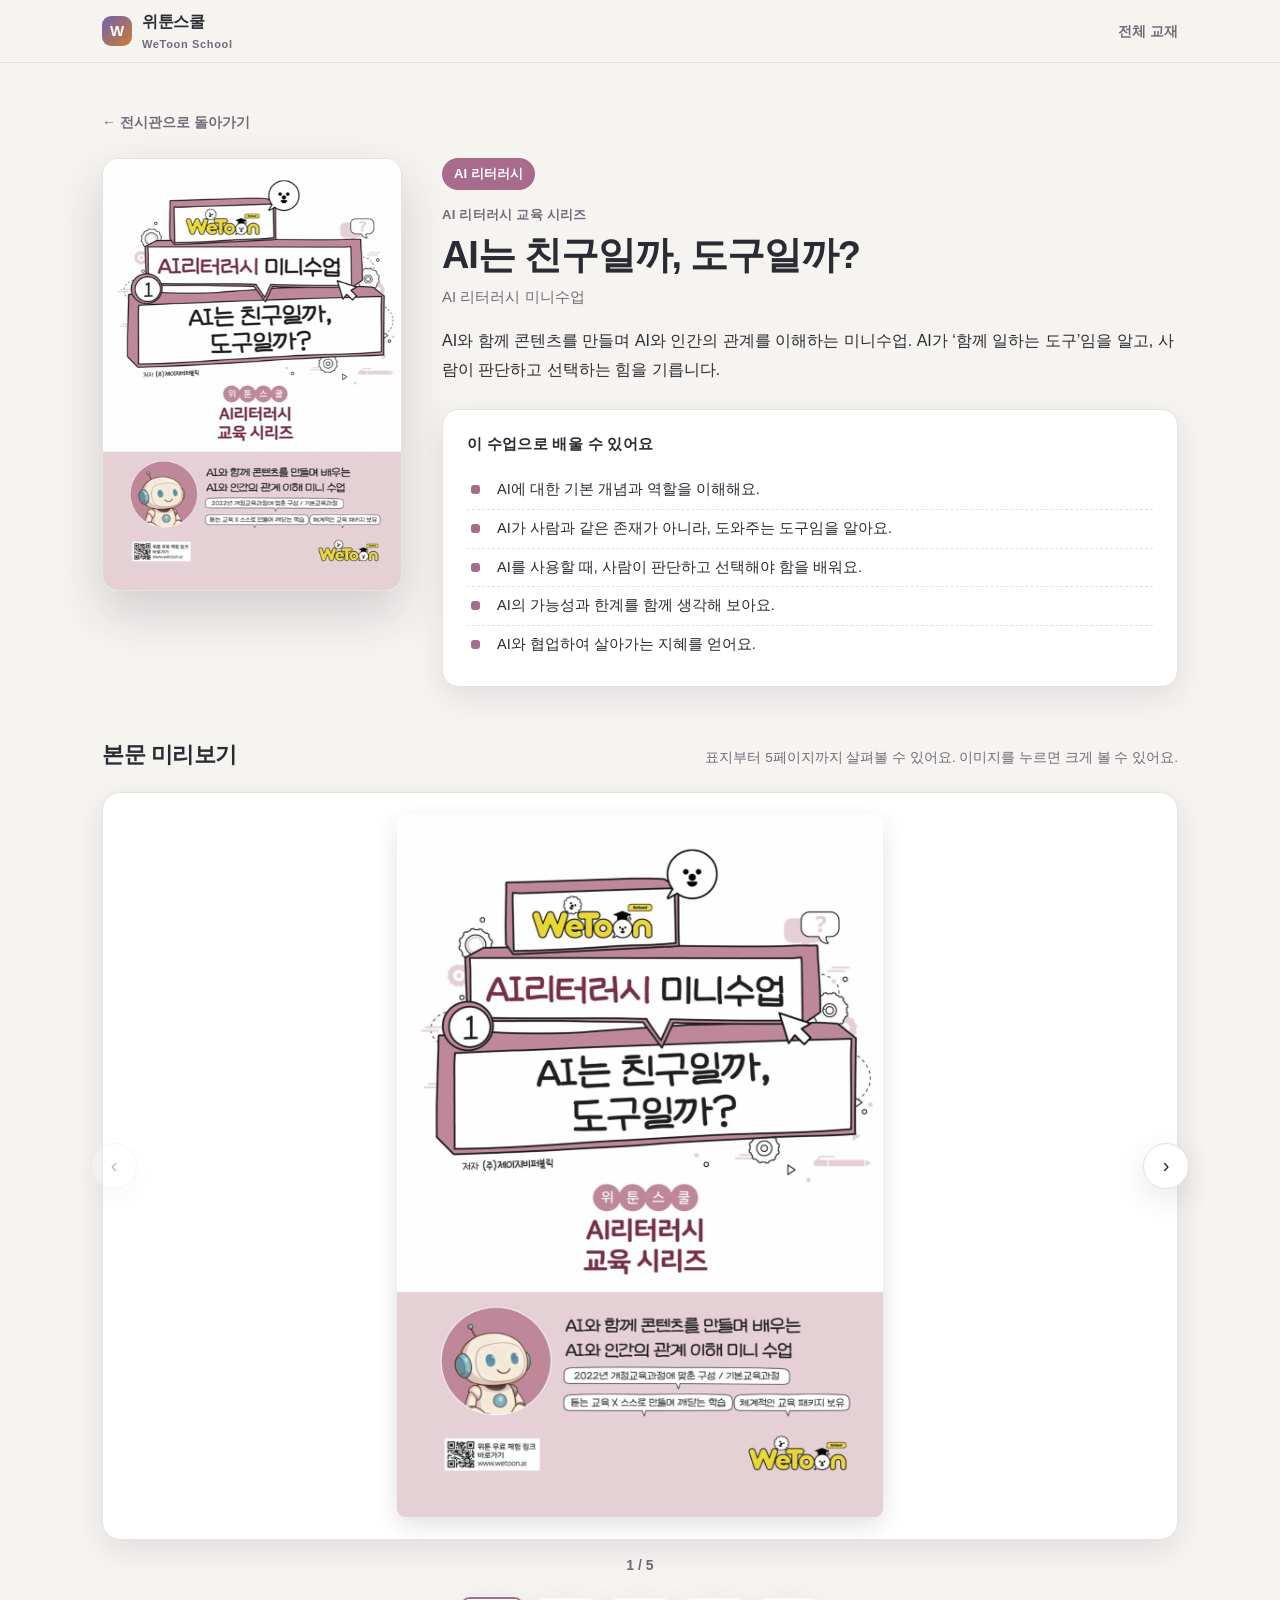
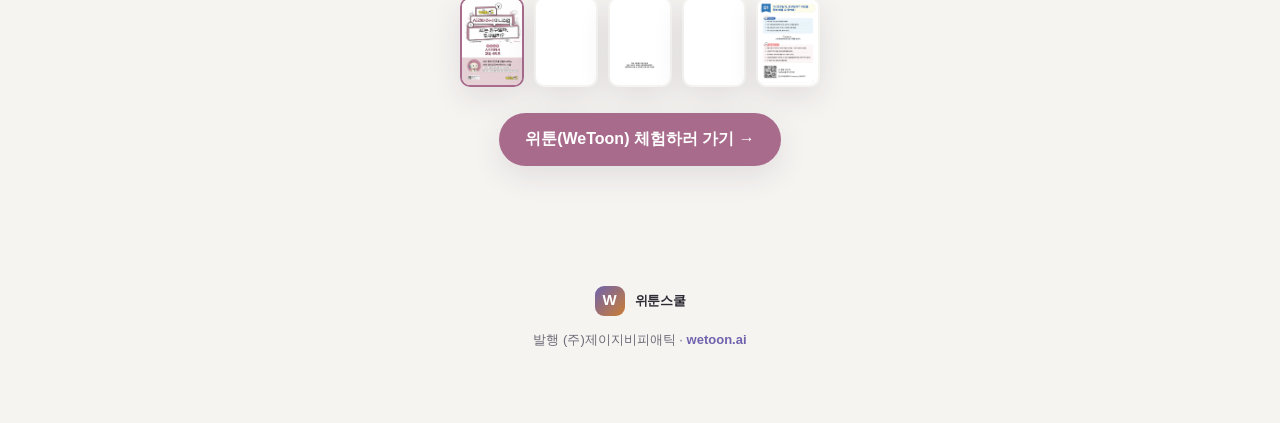
==== book.html @ 7a2e3e96 "위툰스쿨 교재 전시관: 갤러리 + 교재 4종 상세/미리보기 4권(AI리터러시·사회정서·안전교육·미디어리터러시) 표지와 본문 5페이지 미리보기를 제공하는 정적 웹 전시관. GitHu" ====
<!DOCTYPE html>
<html lang="ko">
<head>
<meta charset="UTF-8" />
<meta name="viewport" content="width=device-width, initial-scale=1.0" />
<title>교재 소개 | 위툰스쿨 교재 전시관</title>
<meta name="description" content="위툰스쿨 미니수업 교재 소개 및 본문 미리보기" />
<link rel="preconnect" href="https://cdn.jsdelivr.net" />
<link rel="stylesheet" href="https://cdn.jsdelivr.net/gh/orioncactus/pretendard@v1.3.9/dist/web/static/pretendard.css" />
<link rel="stylesheet" href="assets/css/style.css" />
</head>
<body>
<header class="topbar">
  <div class="wrap">
    <a class="logo" href="index.html">
      <span class="dot">W</span>
      <span>위툰스쿨<small>WeToon School</small></span>
    </a>
    <nav><a href="index.html#books">전체 교재</a></nav>
  </div>
</header>

<section class="detail-hero">
  <div class="wrap">
    <a class="back" href="index.html#books">← 전시관으로 돌아가기</a>
    <div class="detail-grid">
      <div class="cover-box">
        <img id="cover" src="" alt="교재 표지" />
      </div>
      <div class="detail-info">
        <span class="badge" id="badge"></span>
        <div class="series" id="series"></div>
        <h1 id="title"></h1>
        <p class="sub" id="subtitle"></p>
        <p class="lead" id="summary"></p>
        <div class="obj">
          <h4>이 수업으로 배울 수 있어요</h4>
          <ul id="objectives"></ul>
        </div>
      </div>
    </div>
  </div>
</section>

<section class="viewer-section">
  <div class="wrap">
    <div class="viewer-head">
      <h2>본문 미리보기</h2>
      <span class="hint">표지부터 5페이지까지 살펴볼 수 있어요. 이미지를 누르면 크게 볼 수 있어요.</span>
    </div>
    <div class="stage">
      <button class="navbtn prev" id="prev" aria-label="이전 페이지">‹</button>
      <img id="page" src="" alt="본문 페이지" />
      <button class="navbtn next" id="next" aria-label="다음 페이지">›</button>
    </div>
    <div class="counter"><span id="cur">1</span> / <span id="total">5</span></div>
    <div class="thumbs" id="thumbs"></div>
    <div class="cta">
      <a id="wetoon-link" href="#" target="_blank" rel="noopener">위툰(WeToon) 체험하러 가기 →</a>
    </div>
  </div>
</section>

<div class="lightbox" id="lightbox">
  <span class="close" id="lb-close">×</span>
  <img id="lb-img" src="" alt="확대 이미지" />
</div>

<footer>
  <div class="wrap">
    <div class="logo"><span class="dot">W</span><span>위툰스쿨</span></div>
    <p id="foot"></p>
  </div>
</footer>

<script src="assets/js/data.js"></script>
<script src="assets/js/book.js"></script>
</body>
</html>
---- assets/css/style.css ----
:root{
  --bg:#f6f4f1;
  --ink:#2c2a33;
  --muted:#6f6b78;
  --line:#e7e2db;
  --card:#ffffff;
  --brand:#3b3550;
  --shadow:0 10px 30px rgba(40,34,55,.10);
  --shadow-lg:0 22px 50px rgba(40,34,55,.18);
  --radius:18px;
  --max:1120px;
}
*{box-sizing:border-box}
html{scroll-behavior:smooth}
body{
  margin:0;
  font-family:"Pretendard","Apple SD Gothic Neo","Noto Sans KR",-apple-system,BlinkMacSystemFont,"Segoe UI",sans-serif;
  color:var(--ink);
  background:var(--bg);
  line-height:1.65;
  -webkit-font-smoothing:antialiased;
}
a{color:inherit;text-decoration:none}
img{display:block;max-width:100%}
.wrap{max-width:var(--max);margin:0 auto;padding:0 22px}

/* ===== top bar ===== */
.topbar{
  position:sticky;top:0;z-index:50;
  background:rgba(246,244,241,.85);
  backdrop-filter:saturate(160%) blur(10px);
  border-bottom:1px solid var(--line);
}
.topbar .wrap{display:flex;align-items:center;justify-content:space-between;height:62px}
.logo{display:flex;align-items:center;gap:10px;font-weight:800;letter-spacing:-.02em}
.logo .dot{width:30px;height:30px;border-radius:9px;background:linear-gradient(135deg,#6f63ad,#cc7e34);display:grid;place-items:center;color:#fff;font-size:15px}
.logo small{display:block;font-weight:600;font-size:11px;color:var(--muted);letter-spacing:.06em}
.topbar nav a{color:var(--muted);font-weight:600;font-size:14px;margin-left:18px}
.topbar nav a:hover{color:var(--ink)}

/* ===== hero ===== */
.hero{position:relative;overflow:hidden;padding:74px 0 58px;text-align:center}
.hero:before{
  content:"";position:absolute;inset:0;z-index:-1;
  background:
    radial-gradient(60% 80% at 18% 0%,rgba(168,107,140,.18),transparent 60%),
    radial-gradient(55% 75% at 85% 10%,rgba(79,138,99,.16),transparent 60%),
    radial-gradient(50% 70% at 50% 100%,rgba(111,99,173,.14),transparent 60%);
}
.eyebrow{display:inline-block;font-size:13px;font-weight:700;letter-spacing:.14em;color:#cc7e34;background:#fff;border:1px solid var(--line);padding:7px 16px;border-radius:999px;margin-bottom:20px}
.hero h1{font-size:clamp(30px,5vw,50px);line-height:1.2;margin:0 0 16px;letter-spacing:-.03em;font-weight:800}
.hero p{max-width:680px;margin:0 auto;color:var(--muted);font-size:clamp(15px,2vw,17px)}
.hero .meta{margin-top:22px;font-size:13px;color:var(--muted)}
.hero .meta b{color:var(--ink)}

/* ===== section ===== */
.section{padding:54px 0 80px}
.section-head{text-align:center;margin-bottom:38px}
.section-head h2{font-size:26px;margin:0 0 8px;letter-spacing:-.02em}
.section-head p{margin:0;color:var(--muted)}

/* ===== book grid ===== */
.grid{display:grid;grid-template-columns:repeat(4,1fr);gap:26px}
@media(max-width:920px){.grid{grid-template-columns:repeat(2,1fr)}}
@media(max-width:520px){.grid{grid-template-columns:1fr}}

.card{
  background:var(--card);border:1px solid var(--line);border-radius:var(--radius);
  overflow:hidden;box-shadow:var(--shadow);
  transition:transform .25s ease,box-shadow .25s ease;
  display:flex;flex-direction:column;
}
.card:hover{transform:translateY(-8px);box-shadow:var(--shadow-lg)}
.card .thumb{position:relative;aspect-ratio:210/297;overflow:hidden;background:#eee}
.card .thumb img{width:100%;height:100%;object-fit:cover;transition:transform .4s ease}
.card:hover .thumb img{transform:scale(1.04)}
.card .badge{position:absolute;top:12px;left:12px;color:#fff;font-weight:800;font-size:13px;padding:5px 11px;border-radius:999px;box-shadow:0 4px 12px rgba(0,0,0,.18)}
.card .body{padding:18px 18px 20px}
.card .cat{font-size:12px;font-weight:700;letter-spacing:.02em}
.card .body h3{margin:6px 0 8px;font-size:18px;line-height:1.35;letter-spacing:-.02em}
.card .body p{margin:0;color:var(--muted);font-size:13.5px;display:-webkit-box;-webkit-line-clamp:3;-webkit-box-orient:vertical;overflow:hidden}
.card .more{margin-top:14px;font-size:13px;font-weight:700;display:inline-flex;align-items:center;gap:6px}
.card .more .arrow{transition:transform .2s ease}
.card:hover .more .arrow{transform:translateX(4px)}

/* ===== feature strip ===== */
.features{background:#fff;border-top:1px solid var(--line);border-bottom:1px solid var(--line)}
.features .wrap{display:grid;grid-template-columns:repeat(5,1fr);gap:18px;padding:40px 22px}
@media(max-width:920px){.features .wrap{grid-template-columns:repeat(2,1fr)}}
@media(max-width:520px){.features .wrap{grid-template-columns:1fr}}
.feat{font-size:14px;color:var(--muted);position:relative;padding-left:26px}
.feat:before{content:"✓";position:absolute;left:0;top:0;color:#4f8a63;font-weight:900}

/* ===== footer ===== */
footer{padding:40px 0 60px;text-align:center;color:var(--muted);font-size:13px}
footer .logo{justify-content:center;margin-bottom:12px;color:var(--ink)}
footer a{color:#6f63ad;font-weight:600}

/* ===== detail page ===== */
.detail-hero{padding:46px 0 30px}
.back{display:inline-flex;align-items:center;gap:7px;color:var(--muted);font-weight:600;font-size:14px;margin-bottom:24px}
.back:hover{color:var(--ink)}
.detail-grid{display:grid;grid-template-columns:300px 1fr;gap:40px;align-items:start}
@media(max-width:760px){.detail-grid{grid-template-columns:1fr;gap:26px}}
.cover-box{border-radius:16px;overflow:hidden;box-shadow:var(--shadow-lg);border:1px solid var(--line)}
.cover-box img{width:100%}
.detail-info .badge{display:inline-block;color:#fff;font-weight:800;font-size:13px;padding:5px 12px;border-radius:999px;margin-bottom:14px}
.detail-info .series{font-size:13px;font-weight:700;color:var(--muted);letter-spacing:.02em}
.detail-info h1{font-size:clamp(26px,4vw,38px);margin:8px 0 6px;letter-spacing:-.03em;line-height:1.2}
.detail-info .sub{color:var(--muted);font-size:15px;margin:0 0 18px}
.detail-info .lead{font-size:16px;line-height:1.8}
.obj{margin-top:24px;background:#fff;border:1px solid var(--line);border-radius:16px;padding:22px 24px;box-shadow:var(--shadow)}
.obj h4{margin:0 0 14px;font-size:15px;letter-spacing:.02em}
.obj ul{margin:0;padding:0;list-style:none}
.obj li{position:relative;padding:7px 0 7px 30px;font-size:14.5px;border-bottom:1px dashed var(--line)}
.obj li:last-child{border-bottom:0}
.obj li:before{content:"";position:absolute;left:4px;top:14px;width:9px;height:9px;border-radius:3px}

/* ===== viewer ===== */
.viewer-section{padding:20px 0 80px}
.viewer-head{display:flex;align-items:baseline;justify-content:space-between;margin-bottom:18px;flex-wrap:wrap;gap:8px}
.viewer-head h2{font-size:22px;margin:0;letter-spacing:-.02em}
.viewer-head .hint{color:var(--muted);font-size:13.5px}
.stage{position:relative;background:#fff;border:1px solid var(--line);border-radius:18px;box-shadow:var(--shadow);padding:22px;display:flex;align-items:center;justify-content:center;min-height:300px}
.stage img{max-height:78vh;width:auto;border-radius:8px;box-shadow:0 8px 24px rgba(0,0,0,.12);cursor:zoom-in}
.navbtn{
  position:absolute;top:50%;transform:translateY(-50%);
  width:46px;height:46px;border-radius:50%;border:1px solid var(--line);
  background:#fff;cursor:pointer;font-size:20px;color:var(--ink);
  box-shadow:var(--shadow);display:grid;place-items:center;transition:transform .15s ease}
.navbtn:hover{transform:translateY(-50%) scale(1.08)}
.navbtn:disabled{opacity:.3;cursor:default}
.navbtn.prev{left:-12px}
.navbtn.next{right:-12px}
.counter{text-align:center;margin-top:14px;font-weight:700;color:var(--muted);font-size:14px}
.thumbs{display:flex;gap:10px;justify-content:center;margin-top:20px;flex-wrap:wrap}
.thumbs button{padding:0;border:2px solid transparent;border-radius:10px;overflow:hidden;cursor:pointer;background:none;width:64px;aspect-ratio:210/297;box-shadow:var(--shadow)}
.thumbs img{width:100%;height:100%;object-fit:cover}
.thumbs button.active{border-color:var(--brand)}

/* lightbox */
.lightbox{position:fixed;inset:0;background:rgba(20,16,28,.92);z-index:100;display:none;align-items:center;justify-content:center;padding:24px}
.lightbox.open{display:flex}
.lightbox img{max-width:96vw;max-height:94vh;border-radius:8px}
.lightbox .close{position:absolute;top:18px;right:22px;color:#fff;font-size:34px;cursor:pointer;line-height:1}

.cta{margin-top:26px;text-align:center}
.cta a{display:inline-flex;align-items:center;gap:8px;background:var(--brand);color:#fff;font-weight:700;padding:13px 26px;border-radius:999px;box-shadow:var(--shadow)}
.cta a:hover{opacity:.92}
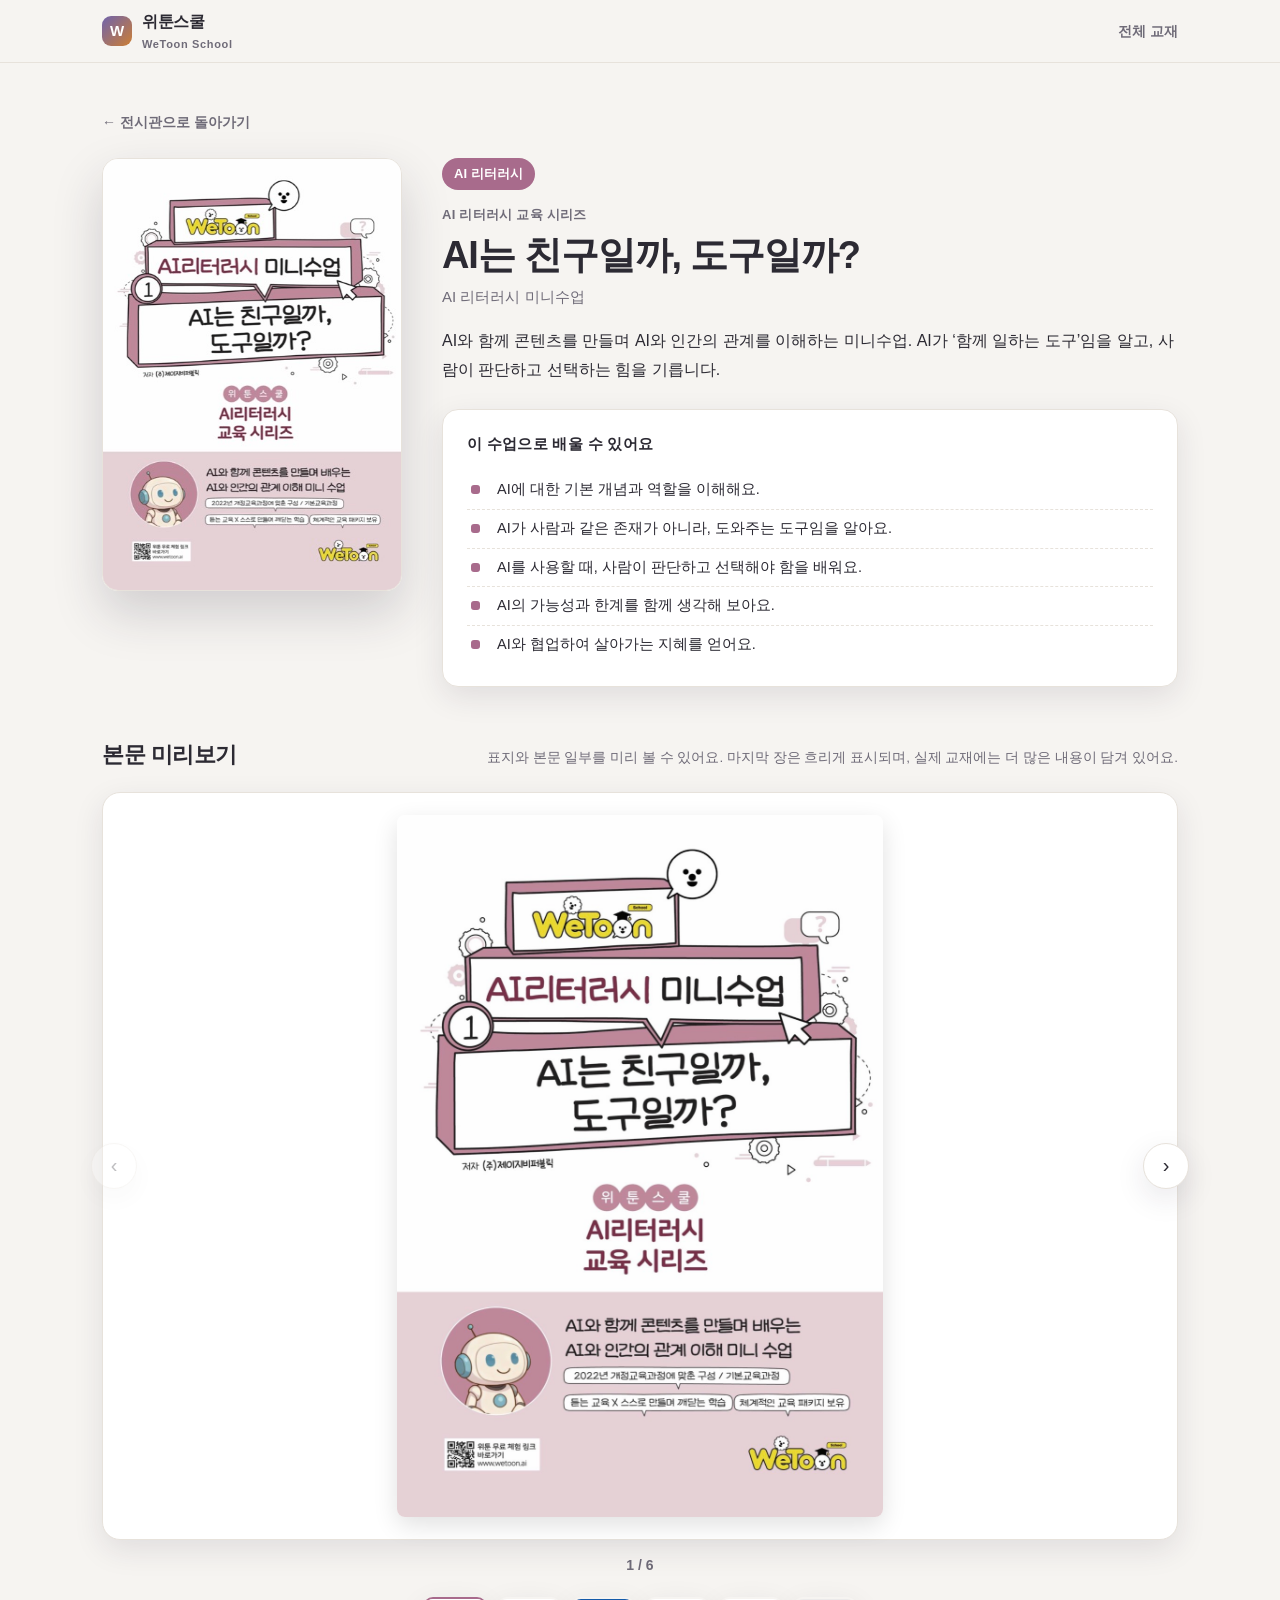
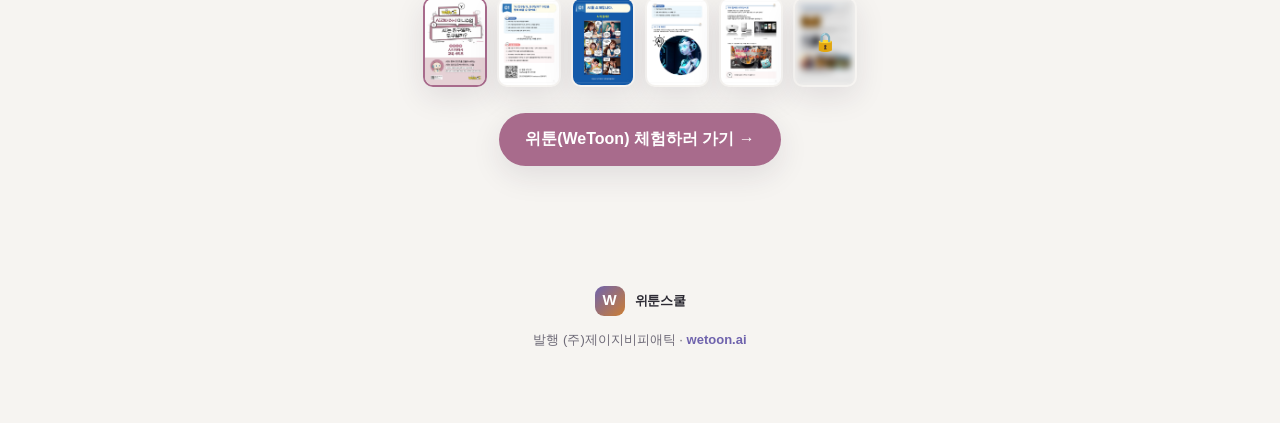
==== commit 1acb77b1: "미리보기 구성 변경: 빈 페이지 제외, 6장 + 마지막 장 블러 내용 없는 2,3,4쪽을 빼고 표지·학습목표·본문(6~9쪽) 총 6장으로 재구성. 마지막 장은 블러 처리 + 안내 " ====
--- a/book.html
+++ b/book.html
@@ -46,11 +46,20 @@
   <div class="wrap">
     <div class="viewer-head">
       <h2>본문 미리보기</h2>
-      <span class="hint">표지부터 5페이지까지 살펴볼 수 있어요. 이미지를 누르면 크게 볼 수 있어요.</span>
+      <span class="hint">표지와 본문 일부를 미리 볼 수 있어요. 마지막 장은 흐리게 표시되며, 실제 교재에는 더 많은 내용이 담겨 있어요.</span>
     </div>
-    <div class="stage">
+    <div class="stage" id="stage">
       <button class="navbtn prev" id="prev" aria-label="이전 페이지">‹</button>
-      <img id="page" src="" alt="본문 페이지" />
+      <div class="page-frame">
+        <img id="page" src="" alt="본문 페이지" />
+        <div class="blur-overlay" id="blur-overlay">
+          <div class="blur-card">
+            <span class="lock">🔒</span>
+            <strong>이어지는 내용이 더 있어요</strong>
+            <p>전체 교재에는 차시별 활동과 더 많은 본문이 담겨 있어요.</p>
+          </div>
+        </div>
+      </div>
       <button class="navbtn next" id="next" aria-label="다음 페이지">›</button>
     </div>
     <div class="counter"><span id="cur">1</span> / <span id="total">5</span></div>
--- a/assets/css/style.css
+++ b/assets/css/style.css
@@ -122,7 +122,17 @@
 .viewer-head h2{font-size:22px;margin:0;letter-spacing:-.02em}
 .viewer-head .hint{color:var(--muted);font-size:13.5px}
 .stage{position:relative;background:#fff;border:1px solid var(--line);border-radius:18px;box-shadow:var(--shadow);padding:22px;display:flex;align-items:center;justify-content:center;min-height:300px}
-.stage img{max-height:78vh;width:auto;border-radius:8px;box-shadow:0 8px 24px rgba(0,0,0,.12);cursor:zoom-in}
+.page-frame{position:relative;display:inline-block;line-height:0}
+.page-frame img{max-height:78vh;width:auto;border-radius:8px;box-shadow:0 8px 24px rgba(0,0,0,.12);cursor:zoom-in;transition:filter .3s ease}
+
+/* 블러 처리(마지막 장) */
+.blur-overlay{position:absolute;inset:0;display:none;align-items:center;justify-content:center;border-radius:8px;background:rgba(255,255,255,.18)}
+.stage.blurred .page-frame img{filter:blur(11px) saturate(.9);cursor:default}
+.stage.blurred .blur-overlay{display:flex}
+.blur-card{background:rgba(255,255,255,.94);border:1px solid var(--line);border-radius:16px;padding:24px 28px;text-align:center;max-width:80%;box-shadow:0 14px 36px rgba(40,34,55,.22)}
+.blur-card .lock{font-size:30px;display:block;margin-bottom:8px}
+.blur-card strong{display:block;font-size:17px;letter-spacing:-.02em;margin-bottom:6px}
+.blur-card p{margin:0;color:var(--muted);font-size:13.5px;line-height:1.6}
 .navbtn{
   position:absolute;top:50%;transform:translateY(-50%);
   width:46px;height:46px;border-radius:50%;border:1px solid var(--line);
@@ -137,6 +147,9 @@
 .thumbs button{padding:0;border:2px solid transparent;border-radius:10px;overflow:hidden;cursor:pointer;background:none;width:64px;aspect-ratio:210/297;box-shadow:var(--shadow)}
 .thumbs img{width:100%;height:100%;object-fit:cover}
 .thumbs button.active{border-color:var(--brand)}
+.thumbs button.locked{position:relative}
+.thumbs button.locked img{filter:blur(3px) brightness(.9)}
+.thumbs button.locked:after{content:"🔒";position:absolute;inset:0;display:grid;place-items:center;font-size:18px}
 
 /* lightbox */
 .lightbox{position:fixed;inset:0;background:rgba(20,16,28,.92);z-index:100;display:none;align-items:center;justify-content:center;padding:24px}
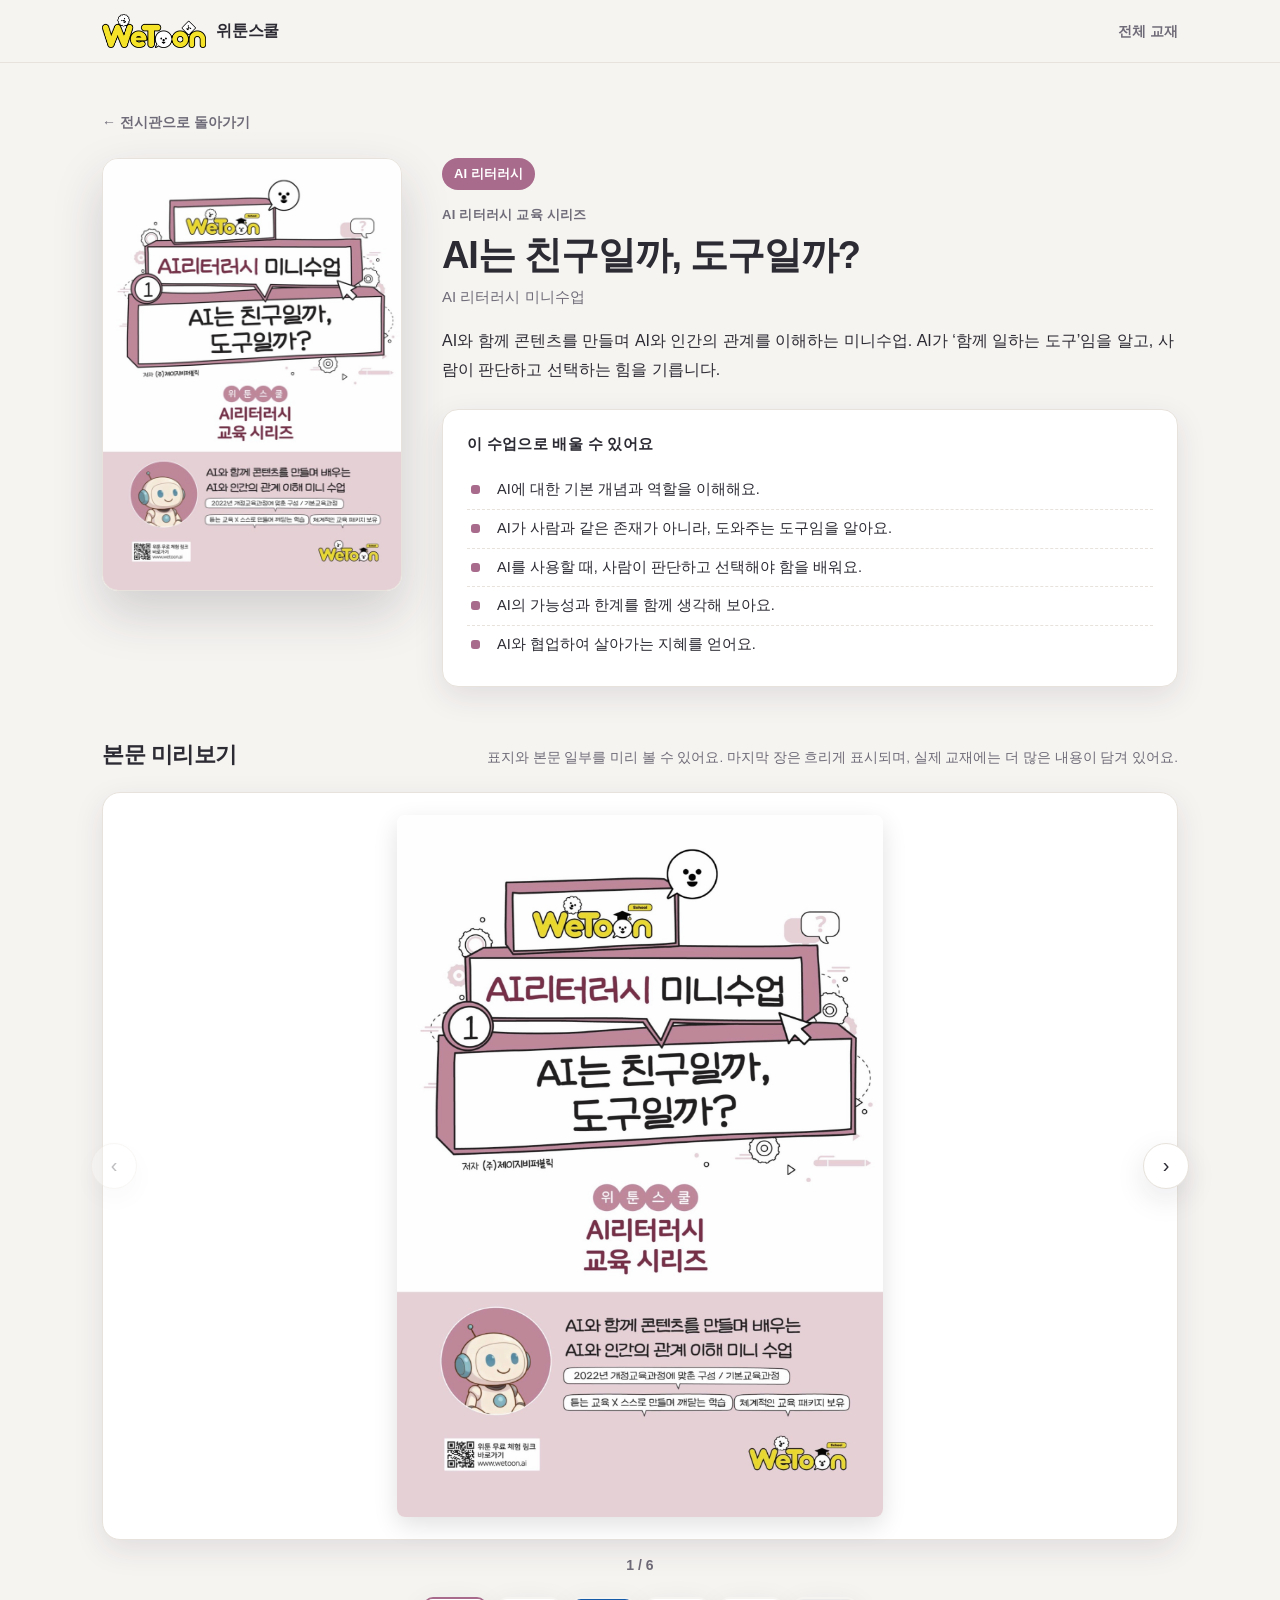
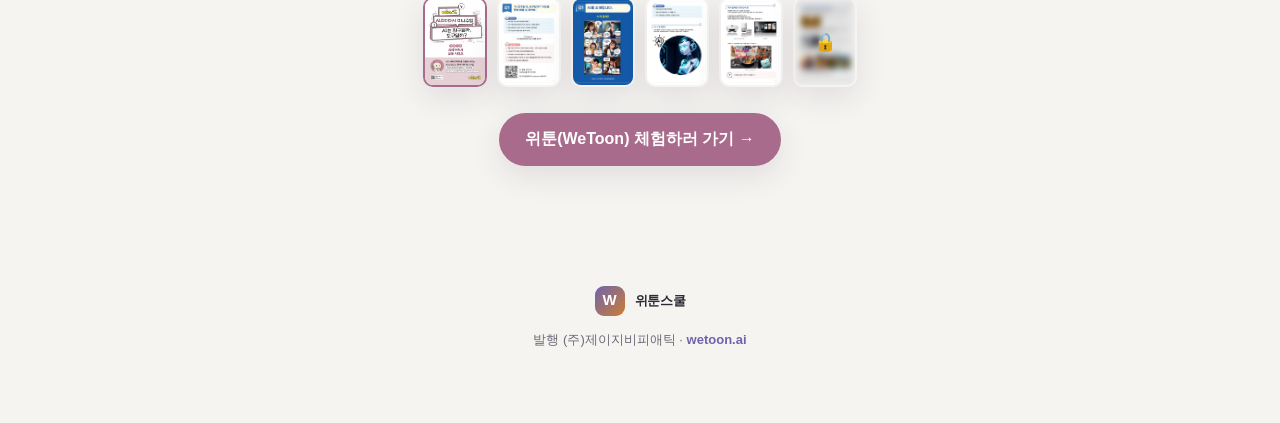
==== commit 24e6af69: "상단 네비게이션 로고를 WeToon 워드마크 이미지로 교체 기존 그라데이션 'W' 아이콘을 제공된 WeToon 로고(wetoon-logo.png)로 변경. 로고에 영문이 포함되어 " ====
--- a/book.html
+++ b/book.html
@@ -13,8 +13,8 @@
 <header class="topbar">
   <div class="wrap">
     <a class="logo" href="index.html">
-      <span class="dot">W</span>
-      <span>위툰스쿨<small>WeToon School</small></span>
+      <img class="logo-img" src="assets/images/wetoon-logo.png" alt="WeToon 로고" />
+      <span>위툰스쿨</span>
     </a>
     <nav><a href="index.html#books">전체 교재</a></nav>
   </div>
--- a/assets/css/style.css
+++ b/assets/css/style.css
@@ -33,6 +33,7 @@
 }
 .topbar .wrap{display:flex;align-items:center;justify-content:space-between;height:62px}
 .logo{display:flex;align-items:center;gap:10px;font-weight:800;letter-spacing:-.02em}
+.logo .logo-img{height:34px;width:auto;display:block}
 .logo .dot{width:30px;height:30px;border-radius:9px;background:linear-gradient(135deg,#6f63ad,#cc7e34);display:grid;place-items:center;color:#fff;font-size:15px}
 .logo small{display:block;font-weight:600;font-size:11px;color:var(--muted);letter-spacing:.06em}
 .topbar nav a{color:var(--muted);font-weight:600;font-size:14px;margin-left:18px}
@@ -134,7 +135,7 @@
 .blur-card strong{display:block;font-size:17px;letter-spacing:-.02em;margin-bottom:6px}
 .blur-card p{margin:0;color:var(--muted);font-size:13.5px;line-height:1.6}
 .navbtn{
-  position:absolute;top:50%;transform:translateY(-50%);
+  position:absolute;top:50%;transform:translateY(-50%);z-index:10;
   width:46px;height:46px;border-radius:50%;border:1px solid var(--line);
   background:#fff;cursor:pointer;font-size:20px;color:var(--ink);
   box-shadow:var(--shadow);display:grid;place-items:center;transition:transform .15s ease}
@@ -142,6 +143,12 @@
 .navbtn:disabled{opacity:.3;cursor:default}
 .navbtn.prev{left:-12px}
 .navbtn.next{right:-12px}
+@media(max-width:560px){
+  .stage{padding:14px}
+  .navbtn{width:40px;height:40px;font-size:18px}
+  .navbtn.prev{left:6px}
+  .navbtn.next{right:6px}
+}
 .counter{text-align:center;margin-top:14px;font-weight:700;color:var(--muted);font-size:14px}
 .thumbs{display:flex;gap:10px;justify-content:center;margin-top:20px;flex-wrap:wrap}
 .thumbs button{padding:0;border:2px solid transparent;border-radius:10px;overflow:hidden;cursor:pointer;background:none;width:64px;aspect-ratio:210/297;box-shadow:var(--shadow)}
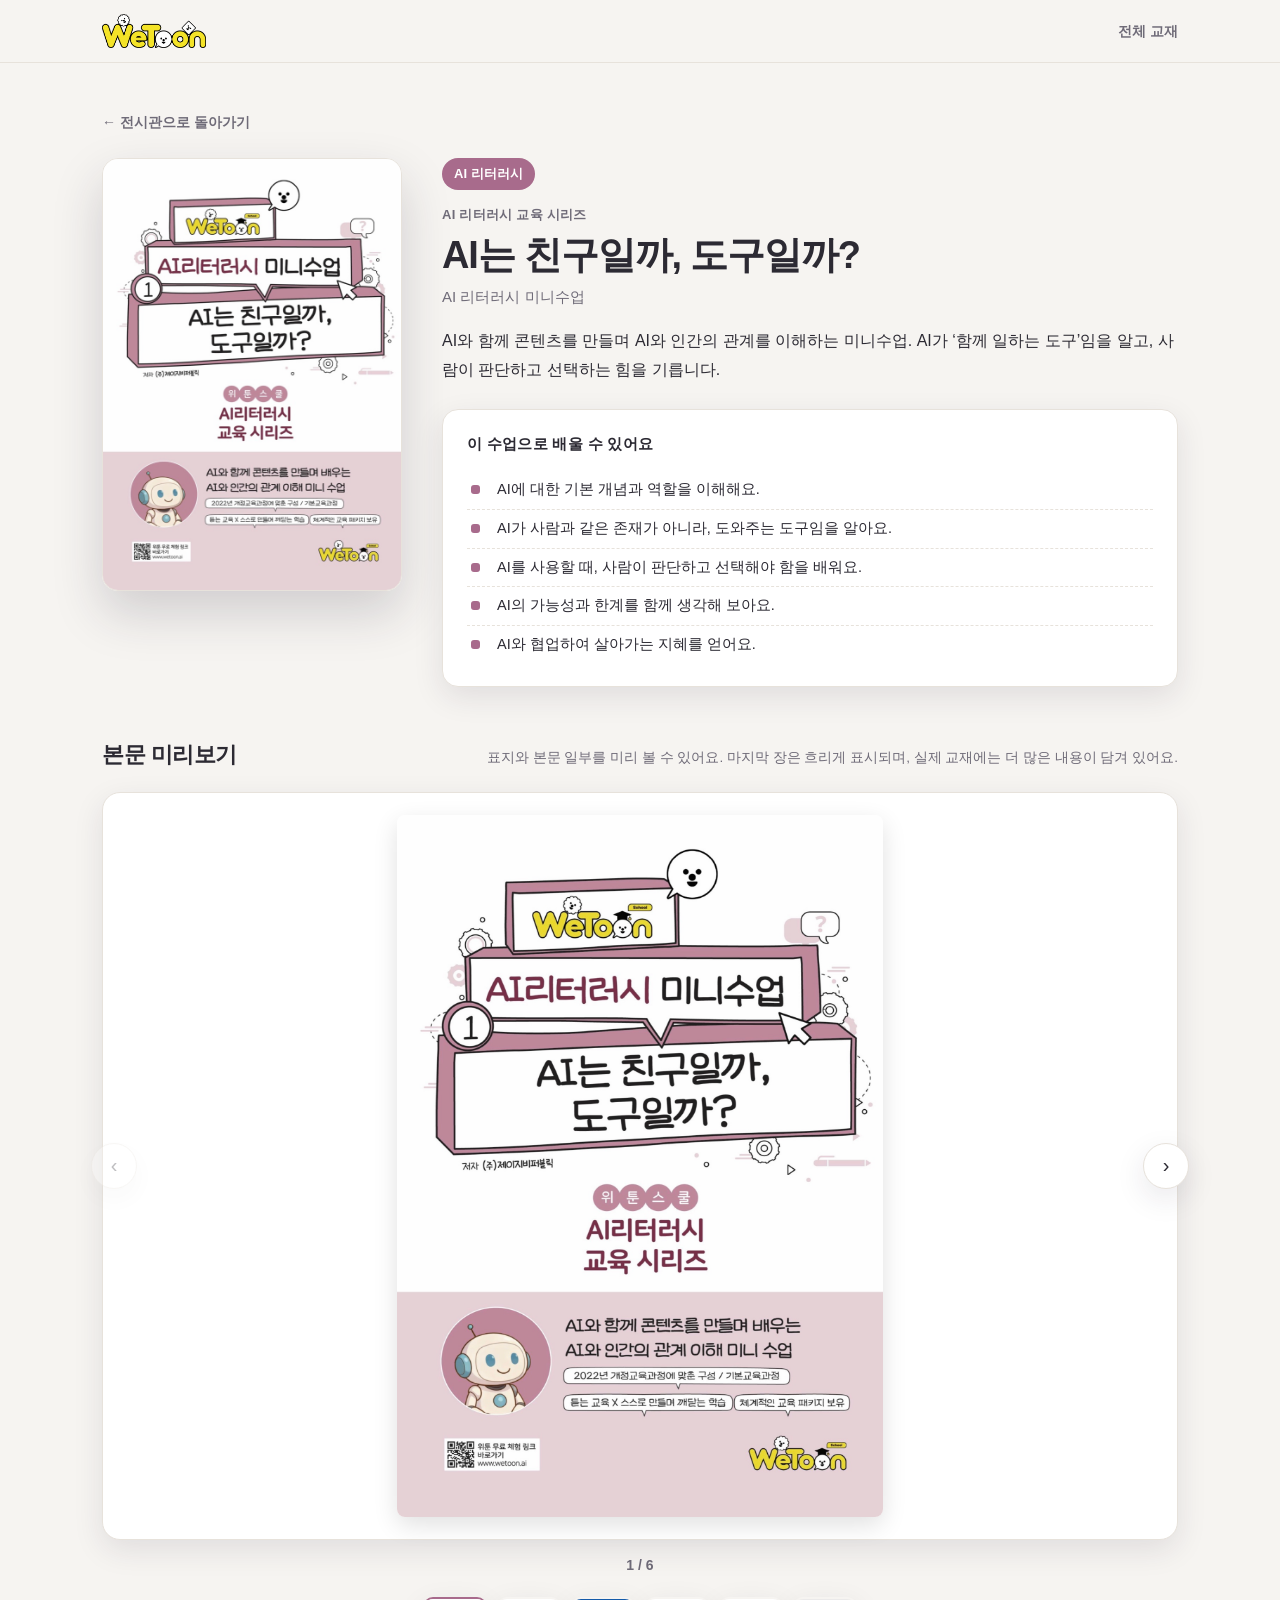
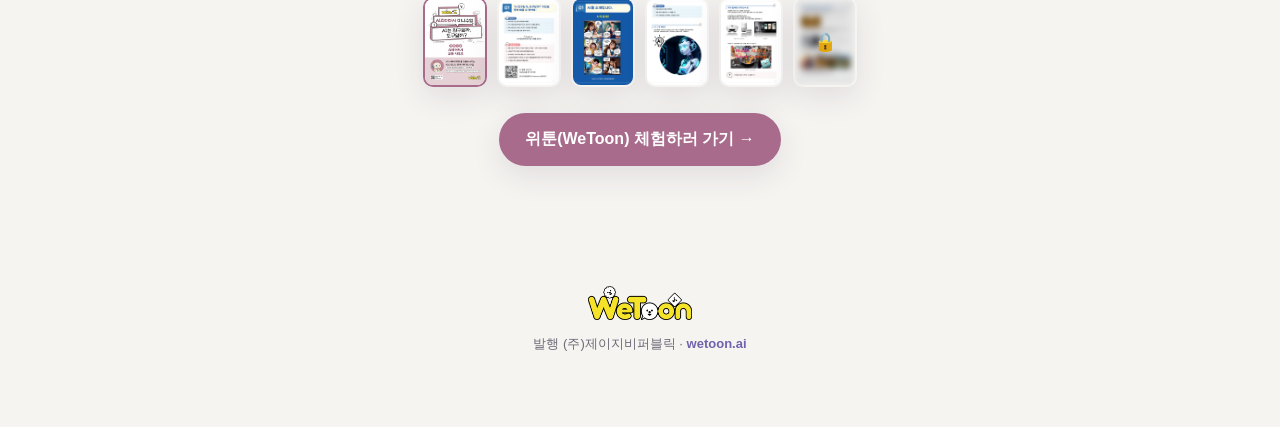
==== commit 48bc0fe5: "로고 텍스트 제거 및 회사명 수정 상단·푸터 로고를 WeToon 이미지로 통일하고 '위툰스쿨' 텍스트 로고 삭제. 회사명 표기 '제이지비피애틱' → '제이지비퍼블릭'으로 전부 수정" ====
--- a/book.html
+++ b/book.html
@@ -14,7 +14,6 @@
   <div class="wrap">
     <a class="logo" href="index.html">
       <img class="logo-img" src="assets/images/wetoon-logo.png" alt="WeToon 로고" />
-      <span>위툰스쿨</span>
     </a>
     <nav><a href="index.html#books">전체 교재</a></nav>
   </div>
@@ -77,7 +76,7 @@
 
 <footer>
   <div class="wrap">
-    <div class="logo"><span class="dot">W</span><span>위툰스쿨</span></div>
+    <div class="logo"><img class="logo-img" src="assets/images/wetoon-logo.png" alt="WeToon 로고" /></div>
     <p id="foot"></p>
   </div>
 </footer>
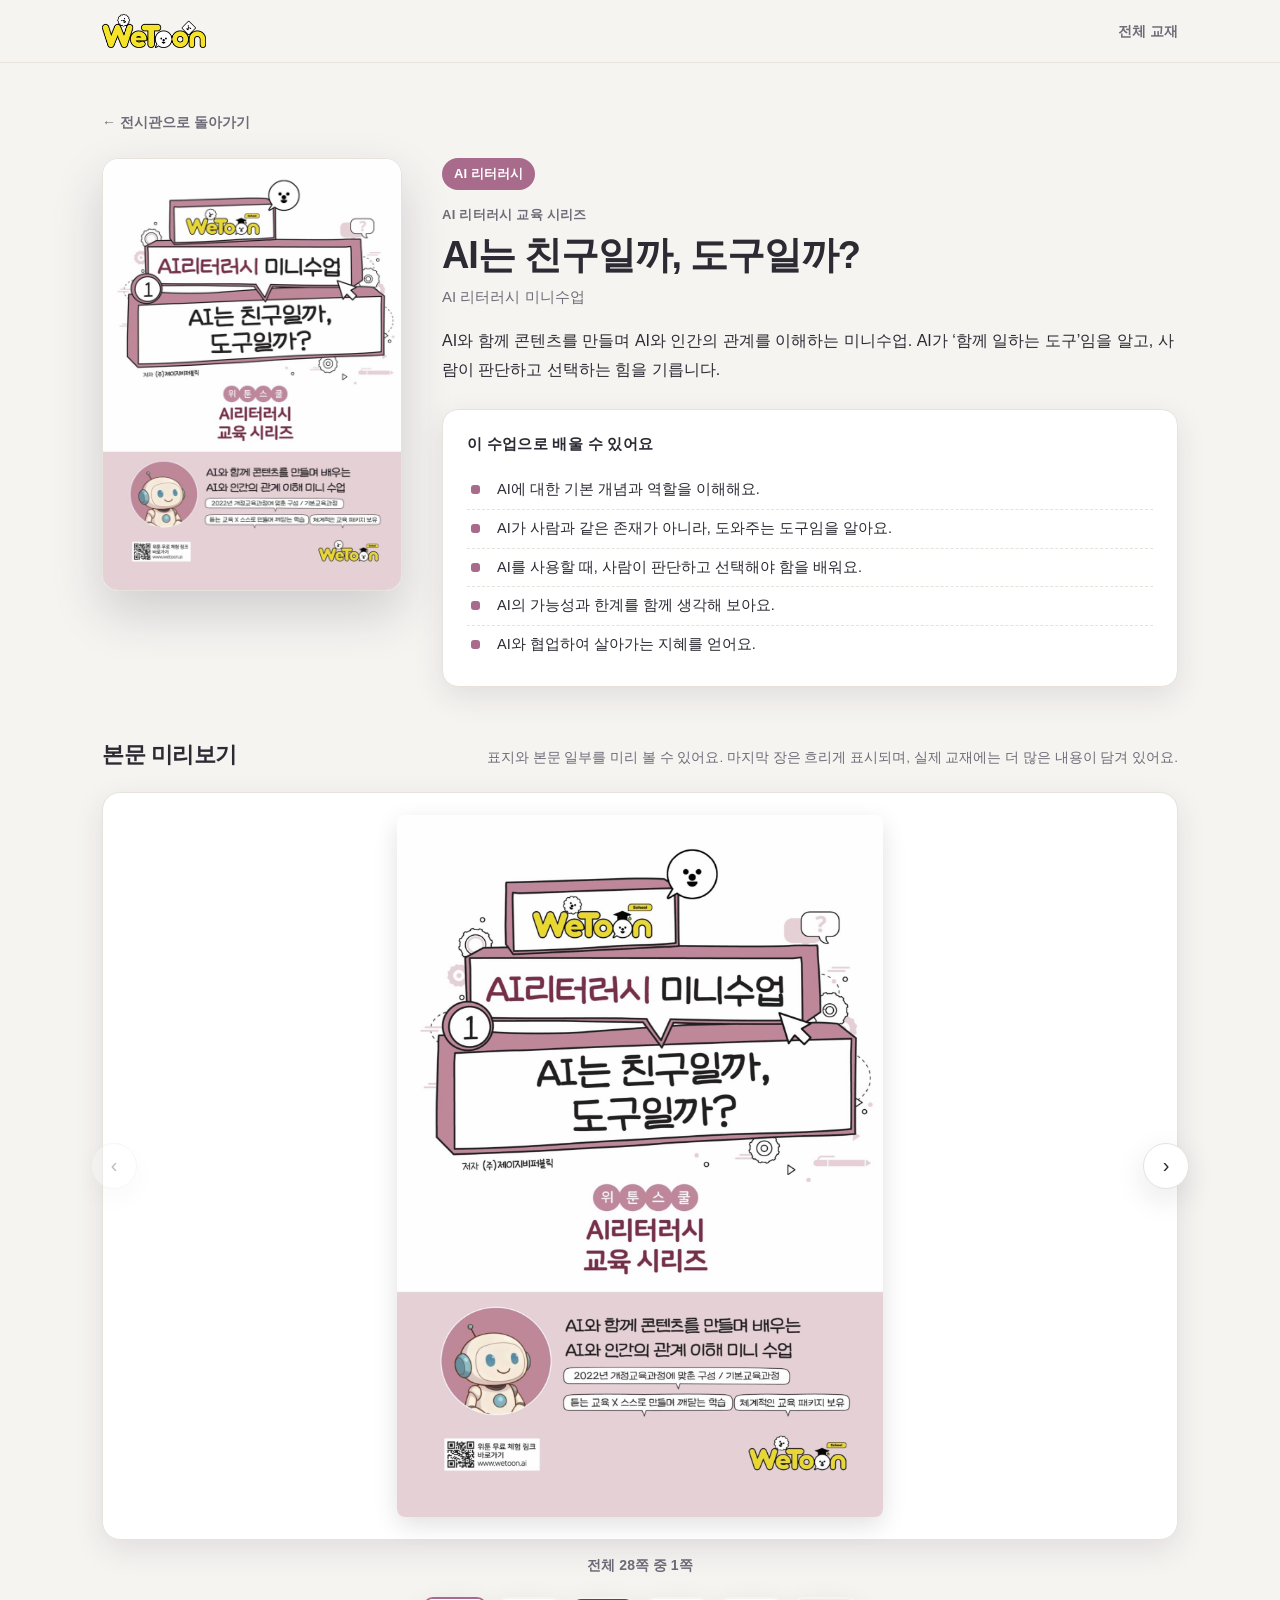
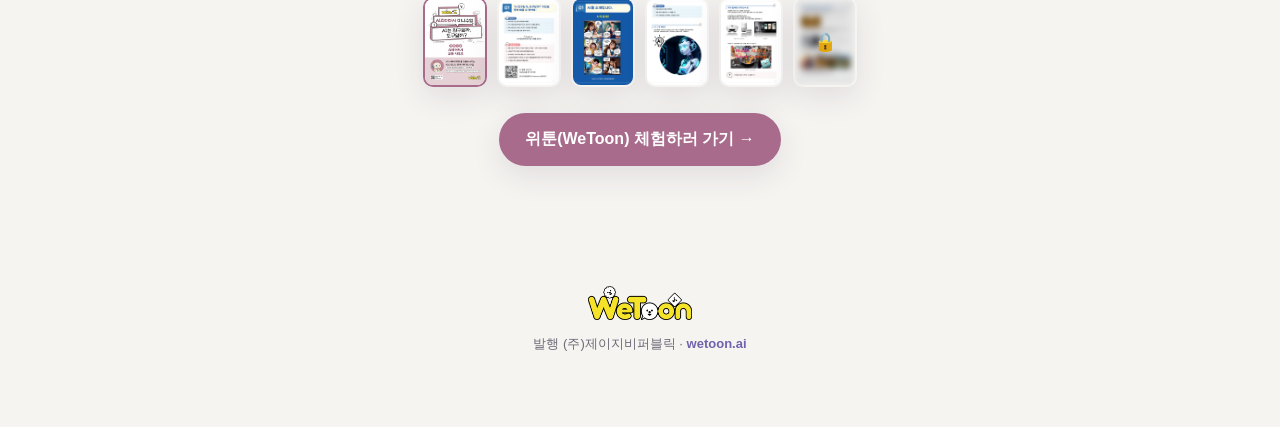
==== commit a8c4da0e: "뷰어 카운터를 실제 페이지 수 기준으로 + 블라인드 영역 개선 - 카운터 '1/6' → '전체 28쪽 중 5쪽'처럼 책 실제 분량 기준 표기   (미리보기 순서→실제 쪽 매핑, 책" ====
--- a/book.html
+++ b/book.html
@@ -53,15 +53,16 @@
         <img id="page" src="" alt="본문 페이지" />
         <div class="blur-overlay" id="blur-overlay">
           <div class="blur-card">
-            <span class="lock">🔒</span>
-            <strong>이어지는 내용이 더 있어요</strong>
-            <p>전체 교재에는 차시별 활동과 더 많은 본문이 담겨 있어요.</p>
+            <span class="more-icon">📖</span>
+            <strong id="blur-count">이어지는 내용이 더 있어요</strong>
+            <p>차시별 활동과 본문 전체는 실제 교재에서 만나보세요.</p>
+            <a class="blur-cta" id="blur-cta" href="#" target="_blank" rel="noopener">교재 살펴보기 →</a>
           </div>
         </div>
       </div>
       <button class="navbtn next" id="next" aria-label="다음 페이지">›</button>
     </div>
-    <div class="counter"><span id="cur">1</span> / <span id="total">5</span></div>
+    <div class="counter"><span id="counter"></span></div>
     <div class="thumbs" id="thumbs"></div>
     <div class="cta">
       <a id="wetoon-link" href="#" target="_blank" rel="noopener">위툰(WeToon) 체험하러 가기 →</a>
--- a/assets/css/style.css
+++ b/assets/css/style.css
@@ -67,16 +67,19 @@
 
 .card{
   background:var(--card);border:1px solid var(--line);border-radius:var(--radius);
-  overflow:hidden;box-shadow:var(--shadow);
+  box-shadow:var(--shadow);padding:14px;
   transition:transform .25s ease,box-shadow .25s ease;
   display:flex;flex-direction:column;
 }
 .card:hover{transform:translateY(-8px);box-shadow:var(--shadow-lg)}
-.card .thumb{position:relative;aspect-ratio:210/297;overflow:hidden;background:#eee}
+/* 표지를 독립된 '책'처럼 띄워 설명과 분절 */
+.card .thumb{position:relative;aspect-ratio:210/297;overflow:hidden;background:#eee;
+  border-radius:12px;border:1px solid rgba(40,34,55,.10);
+  box-shadow:0 10px 22px rgba(40,34,55,.18)}
 .card .thumb img{width:100%;height:100%;object-fit:cover;transition:transform .4s ease}
 .card:hover .thumb img{transform:scale(1.04)}
-.card .badge{position:absolute;top:12px;left:12px;color:#fff;font-weight:800;font-size:13px;padding:5px 11px;border-radius:999px;box-shadow:0 4px 12px rgba(0,0,0,.18)}
-.card .body{padding:18px 18px 20px}
+.card .badge{position:absolute;top:10px;left:10px;color:#fff;font-weight:800;font-size:13px;padding:5px 11px;border-radius:999px;box-shadow:0 4px 12px rgba(0,0,0,.22)}
+.card .body{padding:18px 5px 4px}
 .card .cat{font-size:12px;font-weight:700;letter-spacing:.02em}
 .card .body h3{margin:6px 0 8px;font-size:18px;line-height:1.35;letter-spacing:-.02em}
 .card .body p{margin:0;color:var(--muted);font-size:13.5px;display:-webkit-box;-webkit-line-clamp:3;-webkit-box-orient:vertical;overflow:hidden}
@@ -123,17 +126,27 @@
 .viewer-head h2{font-size:22px;margin:0;letter-spacing:-.02em}
 .viewer-head .hint{color:var(--muted);font-size:13.5px}
 .stage{position:relative;background:#fff;border:1px solid var(--line);border-radius:18px;box-shadow:var(--shadow);padding:22px;display:flex;align-items:center;justify-content:center;min-height:300px}
-.page-frame{position:relative;display:inline-block;line-height:0}
-.page-frame img{max-height:78vh;width:auto;border-radius:8px;box-shadow:0 8px 24px rgba(0,0,0,.12);cursor:zoom-in;transition:filter .3s ease}
+.page-frame{position:relative;display:inline-block;line-height:0;isolation:isolate}
+.page-frame img{position:relative;z-index:1;max-height:78vh;width:auto;border-radius:8px;box-shadow:0 8px 24px rgba(0,0,0,.12);cursor:zoom-in;transition:filter .3s ease}
 
-/* 블러 처리(마지막 장) */
-.blur-overlay{position:absolute;inset:0;display:none;align-items:center;justify-content:center;border-radius:8px;background:rgba(255,255,255,.18)}
-.stage.blurred .page-frame img{filter:blur(11px) saturate(.9);cursor:default}
+/* 블라인드(더 많은 내용이 있음을 암시) */
+.blur-overlay{position:absolute;inset:0;z-index:2;display:none;align-items:center;justify-content:center;border-radius:8px;
+  background:linear-gradient(180deg,rgba(255,255,255,.04) 0%,rgba(44,42,51,.12) 45%,rgba(44,42,51,.40) 100%)}
+.stage.blurred .page-frame img{filter:blur(12px) saturate(.92) brightness(.98);cursor:default}
 .stage.blurred .blur-overlay{display:flex}
-.blur-card{background:rgba(255,255,255,.94);border:1px solid var(--line);border-radius:16px;padding:24px 28px;text-align:center;max-width:80%;box-shadow:0 14px 36px rgba(40,34,55,.22)}
-.blur-card .lock{font-size:30px;display:block;margin-bottom:8px}
-.blur-card strong{display:block;font-size:17px;letter-spacing:-.02em;margin-bottom:6px}
-.blur-card p{margin:0;color:var(--muted);font-size:13.5px;line-height:1.6}
+/* 뒤에 쌓인 페이지 — 더 많은 분량을 시각화 */
+.stage.blurred .page-frame:before,
+.stage.blurred .page-frame:after{content:"";position:absolute;left:0;top:0;width:100%;height:100%;
+  border-radius:8px;background:#fff;border:1px solid var(--line);z-index:0}
+.stage.blurred .page-frame:before{transform:translate(9px,9px);box-shadow:0 8px 18px rgba(40,34,55,.10)}
+.stage.blurred .page-frame:after{transform:translate(18px,18px);box-shadow:0 8px 18px rgba(40,34,55,.08)}
+
+.blur-card{background:rgba(255,255,255,.97);border:1px solid var(--line);border-radius:18px;padding:26px 30px;text-align:center;max-width:84%;box-shadow:0 18px 44px rgba(40,34,55,.30)}
+.blur-card .more-icon{font-size:34px;display:block;margin-bottom:10px}
+.blur-card strong{display:block;font-size:18px;letter-spacing:-.02em;margin-bottom:6px;color:var(--brand)}
+.blur-card p{margin:0 0 16px;color:var(--muted);font-size:13.5px;line-height:1.6}
+.blur-cta{display:inline-flex;align-items:center;gap:6px;background:var(--brand);color:#fff;font-weight:700;font-size:13.5px;padding:10px 20px;border-radius:999px;box-shadow:var(--shadow);transition:opacity .15s ease}
+.blur-cta:hover{opacity:.9}
 .navbtn{
   position:absolute;top:50%;transform:translateY(-50%);z-index:10;
   width:46px;height:46px;border-radius:50%;border:1px solid var(--line);
